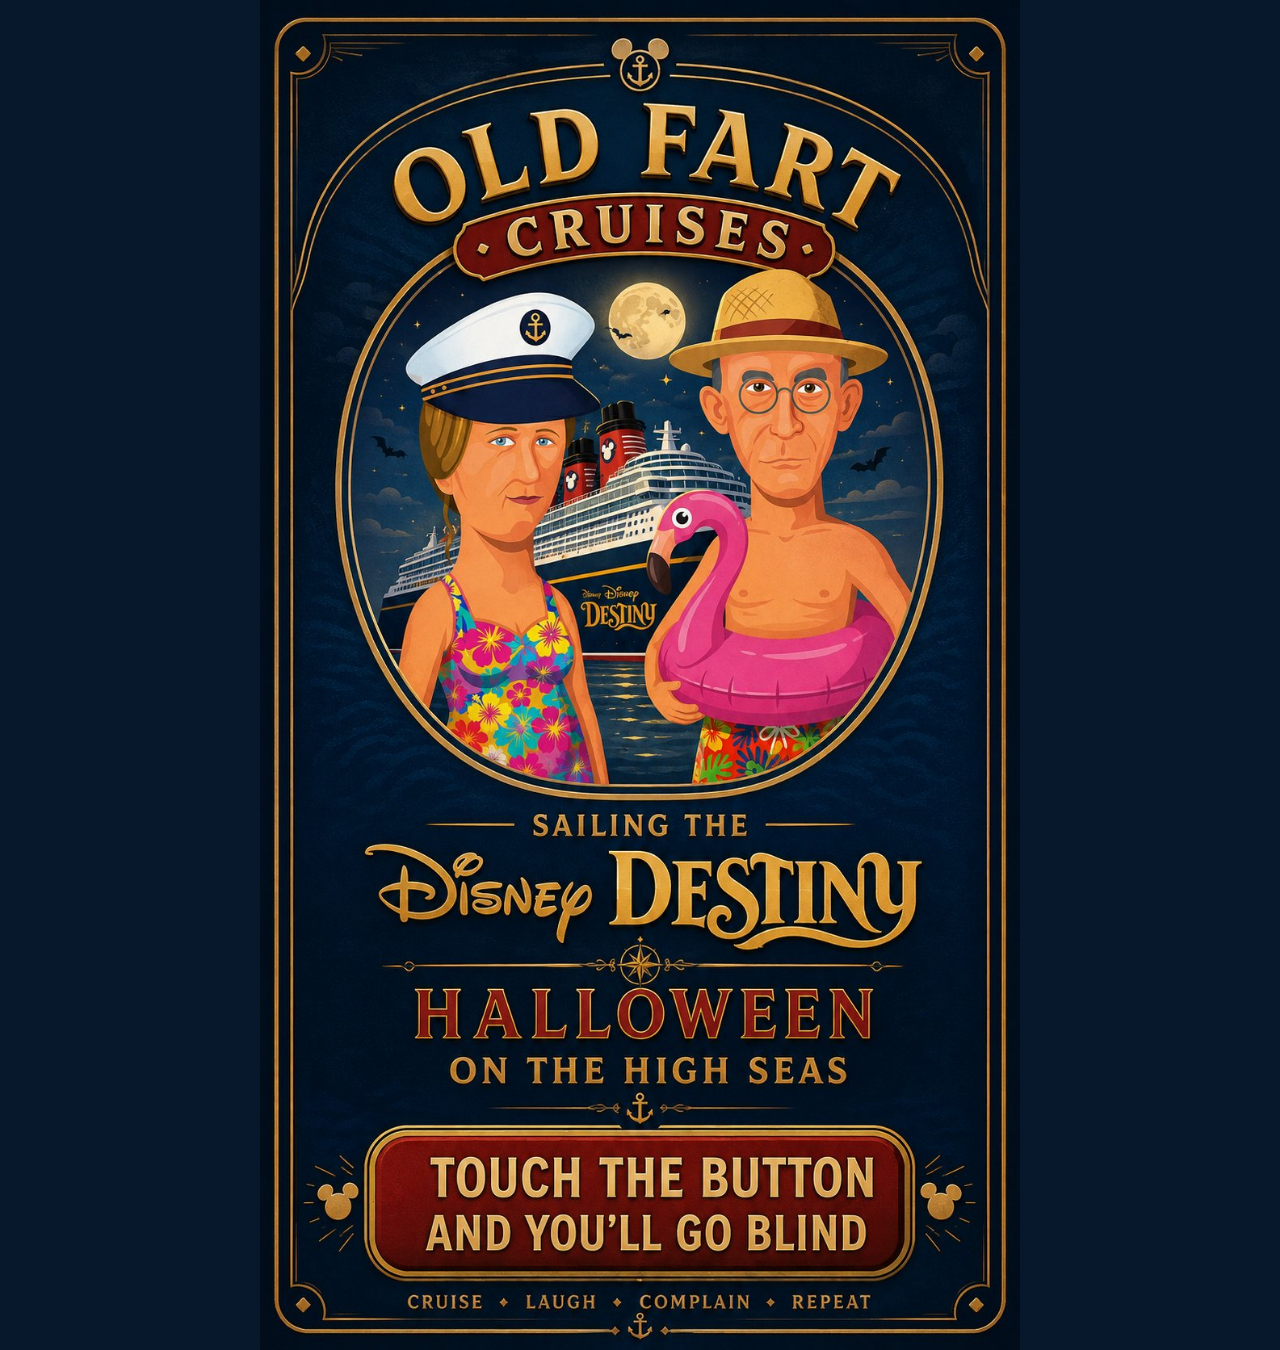
==== index.html @ 92a839ad "Add files via upload" ====
<!doctype html><html lang="en"><head>
<meta charset="utf-8"><meta name="viewport" content="width=device-width,initial-scale=1,viewport-fit=cover">
<meta name="theme-color" content="#0B1F3A"><link rel="icon" href="assets/icon.jpg"><link rel="apple-touch-icon" href="assets/icon.jpg">
<link rel="manifest" href="manifest.webmanifest"><title>Old Fart Cruises — Disney Destiny</title>
<style>html,body{margin:0;min-height:100%;background:#07182d}.wrap{position:relative;max-width:760px;margin:auto;line-height:0}.poster{display:block;width:100%;height:auto}.hotspot{position:absolute;display:block;z-index:2}.hero{left:8%;top:7%;width:84%;height:69%}.vault{left:13%;top:83.5%;width:74%;height:10.5%}.hotspot:focus{outline:4px solid #F4C542;outline-offset:-4px;border-radius:18px}</style>
</head><body><main class="wrap"><img class="poster" src="assets/cover.jpg" alt="Old Fart Cruises — Halloween on the High Seas">
<a class="hotspot hero" href="https://mattj009.github.io/oft-disney-cruise-app-clean/lineup.html" aria-label="Open Daily Disney cruise lineup"></a>
<a class="hotspot vault" href="https://mattj009.github.io/oft-disney-cruise-app-clean/vault/index.html" aria-label="Open the Bonus Vault"></a></main></body></html>
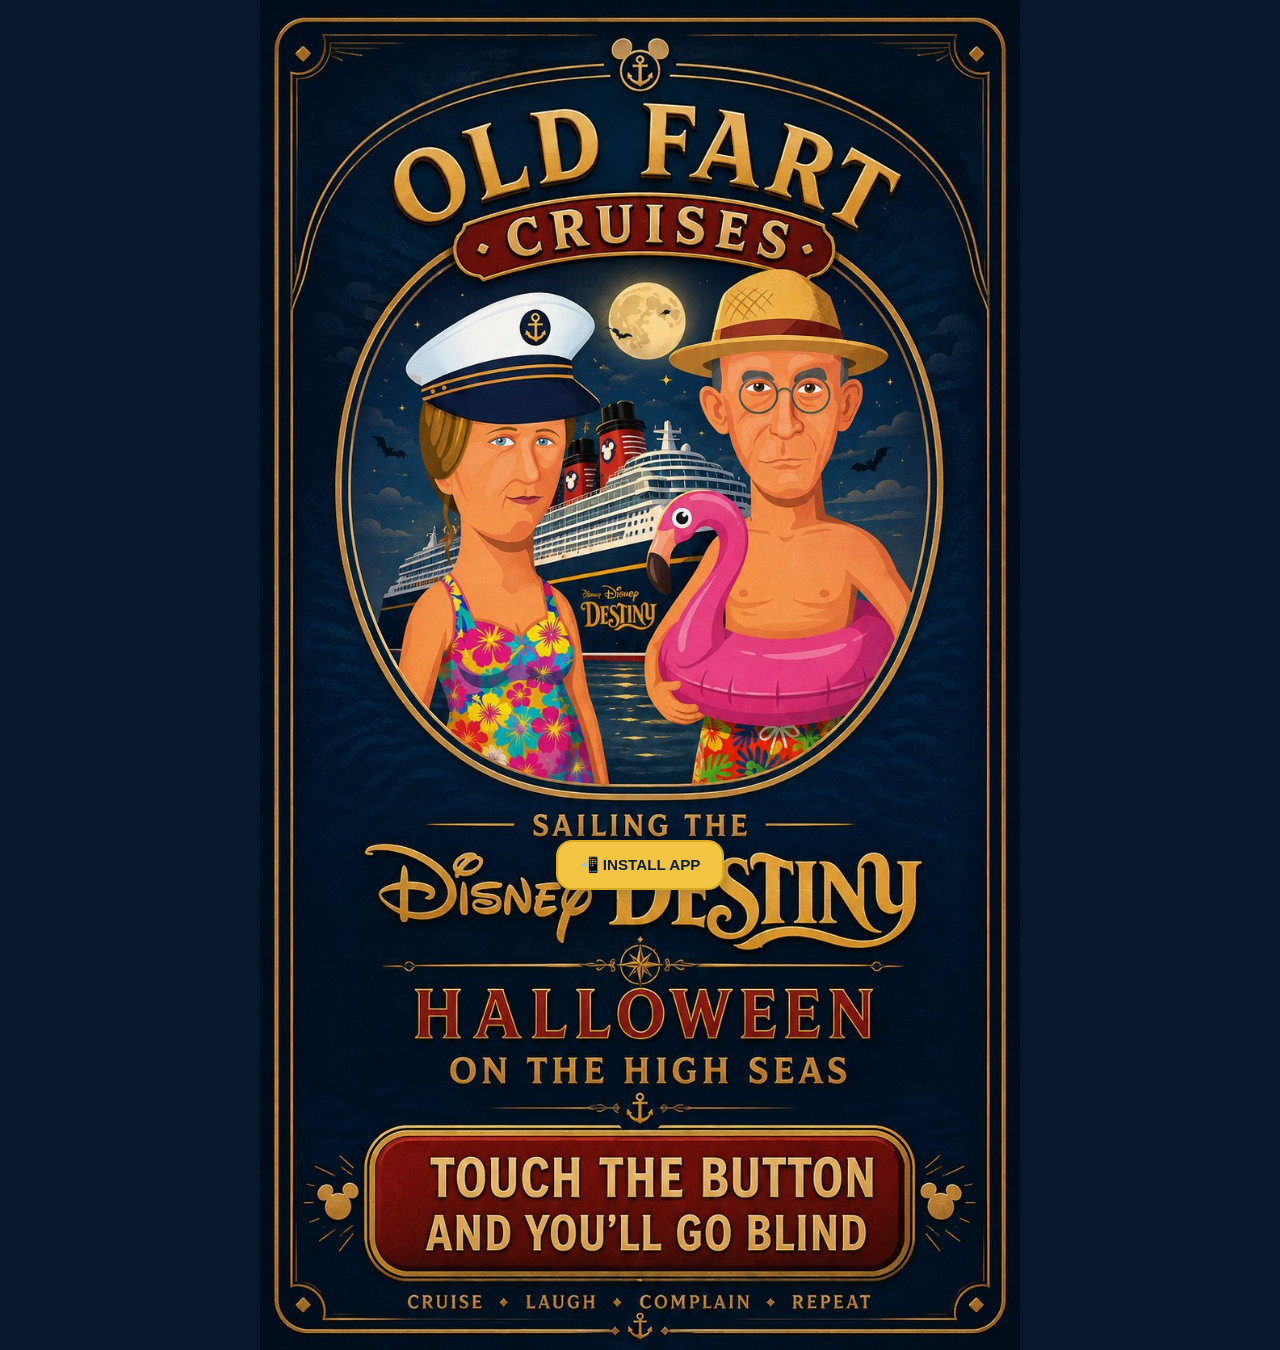
==== commit 08a2a936: "Add files via upload" ====
--- a/index.html
+++ b/index.html
@@ -3,6 +3,85 @@
 <meta name="theme-color" content="#0B1F3A"><link rel="icon" href="assets/icon.jpg"><link rel="apple-touch-icon" href="assets/icon.jpg">
 <link rel="manifest" href="manifest.webmanifest"><title>Old Fart Cruises — Disney Destiny</title>
 <style>html,body{margin:0;min-height:100%;background:#07182d}.wrap{position:relative;max-width:760px;margin:auto;line-height:0}.poster{display:block;width:100%;height:auto}.hotspot{position:absolute;display:block;z-index:2}.hero{left:8%;top:7%;width:84%;height:69%}.vault{left:13%;top:83.5%;width:74%;height:10.5%}.hotspot:focus{outline:4px solid #F4C542;outline-offset:-4px;border-radius:18px}</style>
+
+<style id="oft-install-style">
+.oft-install-wrap{
+  position:fixed;left:0;right:0;bottom:0;z-index:50;
+  display:flex;justify-content:center;
+  padding:10px 14px calc(10px + env(safe-area-inset-bottom));
+  pointer-events:none
+}
+.oft-install-btn{
+  pointer-events:auto;display:none;
+  min-height:50px;padding:0 22px;border-radius:16px;
+  border:2px solid #d7aa22;background:#F4C542;color:#0B1F3A;
+  font:900 .95rem Arial,sans-serif;box-shadow:0 6px 18px rgba(0,0,0,.22);
+  cursor:pointer
+}
+.oft-install-btn.show{display:inline-flex;align-items:center;justify-content:center;gap:8px}
+.oft-install-note{
+  display:none;position:fixed;left:14px;right:14px;bottom:78px;z-index:60;
+  max-width:520px;margin:auto;background:#F7F5F0;color:#0B1F3A;
+  border:2px solid #F4C542;border-radius:16px;padding:14px 16px;
+  font:700 .92rem/1.35 Arial,sans-serif;box-shadow:0 10px 30px rgba(0,0,0,.25)
+}
+.oft-install-note.show{display:block}
+</style>
+
 </head><body><main class="wrap"><img class="poster" src="assets/cover.jpg" alt="Old Fart Cruises — Halloween on the High Seas">
 <a class="hotspot hero" href="https://mattj009.github.io/oft-disney-cruise-app-clean/lineup.html" aria-label="Open Daily Disney cruise lineup"></a>
-<a class="hotspot vault" href="https://mattj009.github.io/oft-disney-cruise-app-clean/vault/index.html" aria-label="Open the Bonus Vault"></a></main></body></html>+<a class="hotspot vault" href="https://mattj009.github.io/oft-disney-cruise-app-clean/vault/index.html" aria-label="Open the Bonus Vault"></a></main>
+<div class="oft-install-wrap">
+  <button id="oft-install-btn" class="oft-install-btn" type="button">📲 INSTALL APP</button>
+</div>
+<div id="oft-install-note" class="oft-install-note" role="status"></div>
+<script>
+(function(){
+  let deferredPrompt = null;
+  const btn = document.getElementById('oft-install-btn');
+  const note = document.getElementById('oft-install-note');
+
+  const showNote = (msg) => {
+    note.textContent = msg;
+    note.classList.add('show');
+    setTimeout(() => note.classList.remove('show'), 4500);
+  };
+
+  window.addEventListener('beforeinstallprompt', (e) => {
+    e.preventDefault();
+    deferredPrompt = e;
+    btn.classList.add('show');
+  });
+
+  window.addEventListener('appinstalled', () => {
+    deferredPrompt = null;
+    btn.classList.remove('show');
+    showNote('OFT Cruise App installed.');
+  });
+
+  btn.addEventListener('click', async () => {
+    if (deferredPrompt) {
+      deferredPrompt.prompt();
+      await deferredPrompt.userChoice;
+      deferredPrompt = null;
+      btn.classList.remove('show');
+    } else {
+      showNote('In Chrome, open the ⋮ menu and choose “Add to Home screen” or “Install app.”');
+    }
+  });
+
+  // Show a useful install button on normal browser visits even if Chrome
+  // does not expose beforeinstallprompt immediately.
+  if (!window.matchMedia('(display-mode: standalone)').matches) {
+    setTimeout(() => btn.classList.add('show'), 900);
+  }
+
+  if ('serviceWorker' in navigator) {
+    window.addEventListener('load', () => {
+      navigator.serviceWorker.register('/oft-disney-cruise-app-clean/sw.js').catch(()=>{});
+    });
+  }
+})();
+</script>
+
+</body></html>
